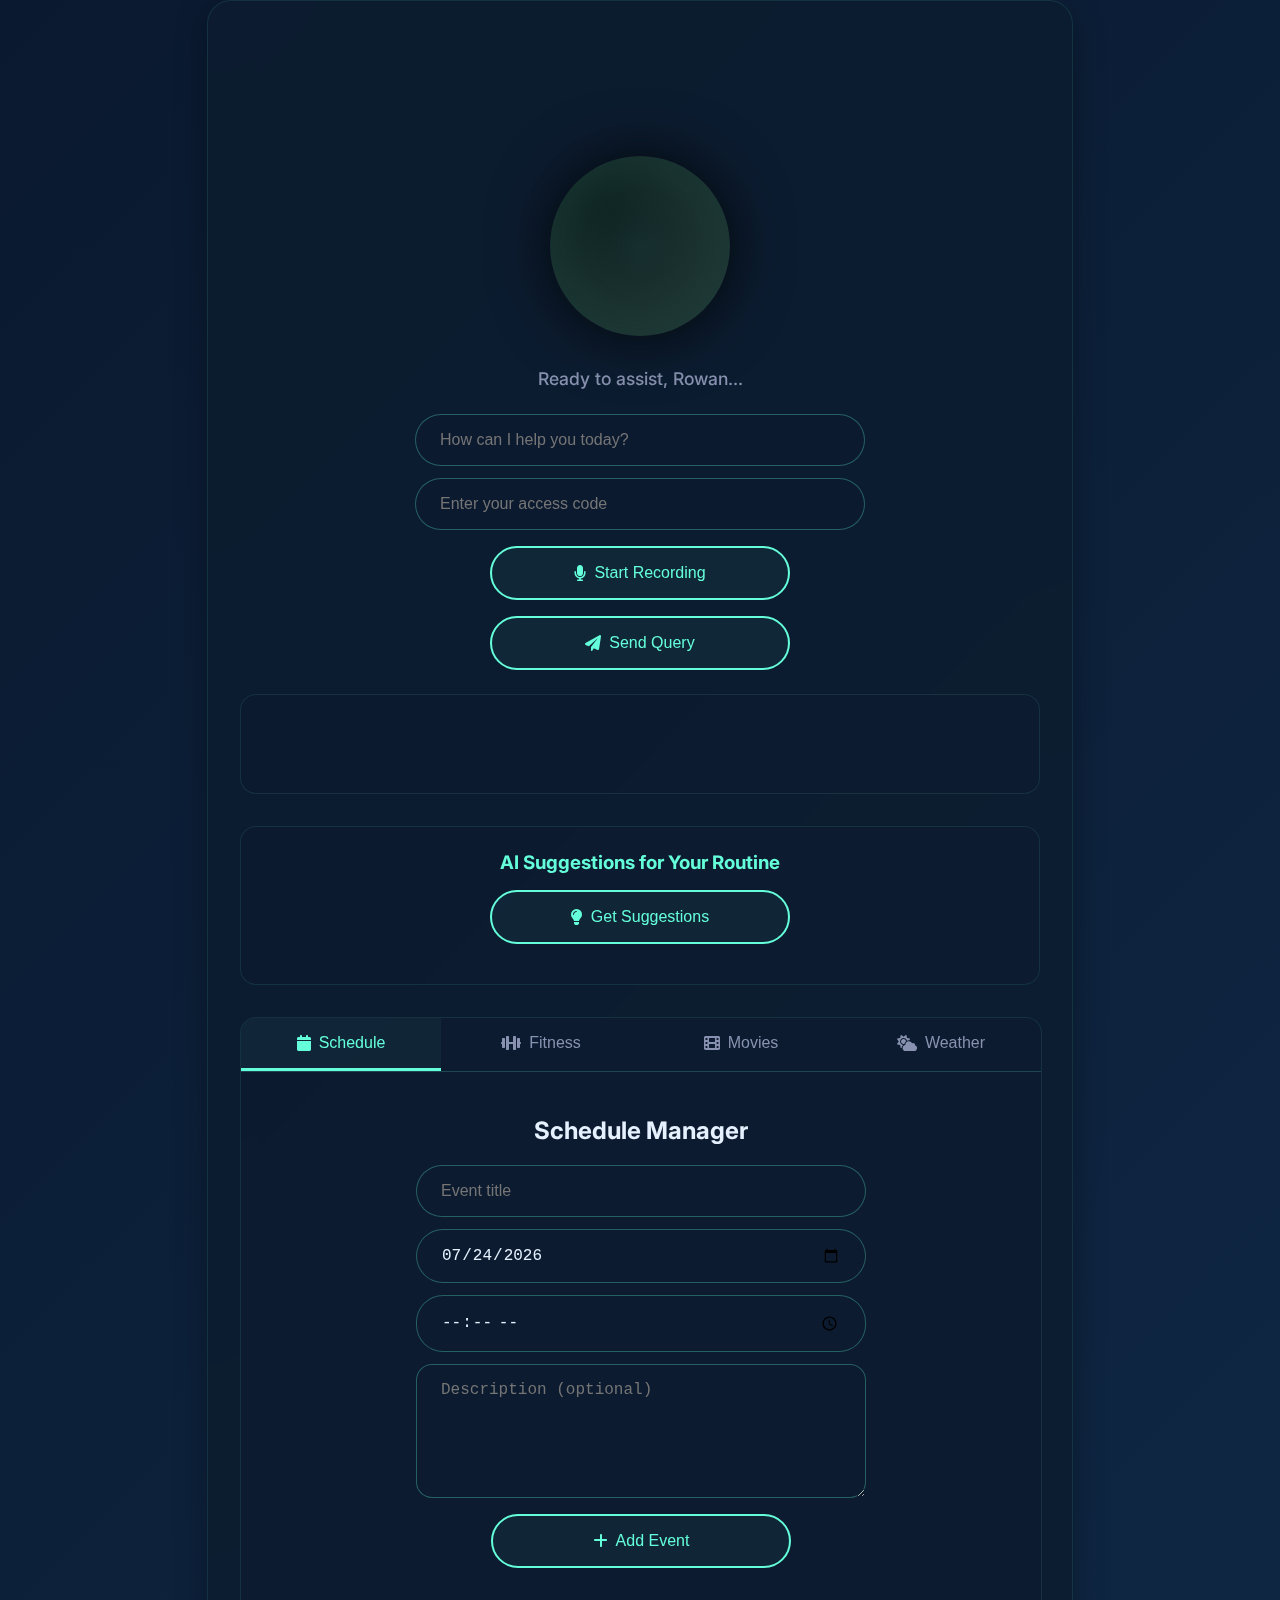
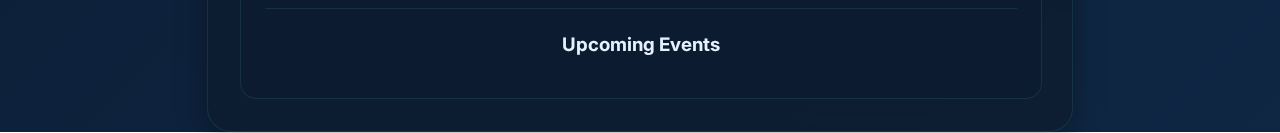
==== templates/index.html @ cc3221e5 "Add files via upload" ====
<!DOCTYPE html>
<html lang="en">
<head>
    <meta charset="UTF-8">
    <meta name="viewport" content="width=device-width, initial-scale=1.0, maximum-scale=1.0, user-scalable=no">
    <meta name="mobile-web-app-capable" content="yes">
    <meta name="apple-mobile-web-app-capable" content="yes">
    <title>J.A.W.S. AI Assistant</title>
    <link rel="stylesheet" type="text/css" href="/static/style.css">
    <link rel="stylesheet" href="https://cdnjs.cloudflare.com/ajax/libs/font-awesome/6.0.0/css/all.min.css">
    <link rel="icon" href="/static/favicon.ico" type="image/x-icon">
</head>
<body>
    <div class="container">
        <h1 class="welcome-text">Welcome to J.A.W.S.</h1>
        <div class="jarvis-orb" title="Click to start voice interaction">
            <div class="orb-sphere"></div>
            <div class="ferro-blob"></div>
            <div class="ferro-blob"></div>
            <div class="magnetic-field"></div>
            <div class="audio-wave"></div>
        </div>
        <div id="subtitle" class="subtitle">Ready to assist you, Rowan...</div>
        
        <div class="input-group">
            <div class="input-wrapper">
                <input type="text" id="query" placeholder="How can I help you today?" aria-label="Query input">
                <input type="password" id="password" placeholder="Enter your access code" aria-label="Password input">
            </div>
            
            <div class="button-group">
                <button class="voice-btn" onclick="toggleVoiceInput()" aria-label="Toggle voice recording">
                    <i class="fas fa-microphone"></i> Start Recording
                </button>
                <button onclick="sendQuery()" aria-label="Send query">
                    <i class="fas fa-paper-plane"></i> Send Query
                </button>
            </div>
        </div>

        <div id="response" role="region" aria-live="polite" aria-label="AI response"></div>
        
        <div class="ai-suggestions-container">
            <h3>AI Suggestions for Your Routine</h3>
            <button onclick="getAISuggestions()"><i class="fas fa-lightbulb"></i> Get Suggestions</button>
            <div id="ai-suggestions"></div>
        </div>
        
        <div class="features-container">
            <div class="feature-tabs">
                <button class="tab-btn active" onclick="openTab('schedule', event)"><i class="fas fa-calendar"></i> Schedule</button>
                <button class="tab-btn" onclick="openTab('fitness', event)"><i class="fas fa-dumbbell"></i> Fitness</button>
                <button class="tab-btn" onclick="openTab('movies', event)"><i class="fas fa-film"></i> Movies</button>
                <button class="tab-btn" onclick="openTab('weather', event)"><i class="fas fa-cloud-sun"></i> Weather</button>
                
            </div>
            
            <div id="schedule" class="feature-content active">
                <h2>Schedule Manager</h2>
                <div class="schedule-form">
                    <input type="text" id="schedule-title" placeholder="Event title">
                    <input type="date" id="schedule-date">
                    <input type="time" id="schedule-time">
                    <textarea id="schedule-description" placeholder="Description (optional)"></textarea>
                    <button onclick="addScheduleItem()"><i class="fas fa-plus"></i> Add Event</button>
                </div>
                <div class="schedule-view">
                    <h3>Upcoming Events</h3>
                    <div id="schedule-list"></div>
                </div>
            </div>
            
            <div id="fitness" class="feature-content">
                <h2>Fitness Tracker</h2>
                <div class="fitness-form">
                    <input type="text" id="fitness-exercise" placeholder="Exercise name">
                    <input type="number" id="fitness-reps" placeholder="Reps">
                    <input type="number" id="fitness-weight" placeholder="Weight (kg)" step="0.5">
                    <input type="date" id="fitness-date">
                    <button onclick="addWorkout()"><i class="fas fa-plus"></i> Add Workout</button>
                </div>
                <div class="fitness-progress">
                    <h3>Progress Tracker</h3>
                    <input type="text" id="progress-exercise" placeholder="Exercise name">
                    <button onclick="checkProgress()"><i class="fas fa-chart-line"></i> Check Progress</button>
                    <button onclick="getFitnessAdvice()"><i class="fas fa-dumbbell"></i> Get Fitness Advice</button>
                    <div id="progress-results"></div>
                </div>
            </div>
            
            <div id="movies" class="feature-content">
                <h2>Movie Recommendations</h2>
                <div class="movie-form">
                    <input type="text" id="movie-genre" placeholder="Genre you like">
                    <input type="text" id="movie-title" placeholder="Movie title (optional)">
                    <input type="number" id="movie-rating" placeholder="Rating (1-10)" min="1" max="10">
                    <button onclick="addMoviePreference()"><i class="fas fa-plus"></i> Add Preference</button>
                </div>
                <div class="movie-recommendations">
                    <h3>Your Recommendations</h3>
                    <button onclick="getMovieRecommendations()"><i class="fas fa-film"></i> Get Recommendations</button>
                    <div id="recommendations-list"></div>
                </div>
            </div>
            
            

            <div id="weather" class="feature-content">
                <h2>Weather Information</h2>
                <div class="weather-form">
                    <input type="text" id="weather-city" placeholder="Enter city name (e.g., London,uk)">
                    <select id="weather-units">
                        <option value="metric">Celsius</option>
                        <option value="imperial">Fahrenheit</option>
                    </select>
                    <button onclick="getCurrentWeather()"><i class="fas fa-cloud-sun"></i> Get Current Weather</button>
                    <button onclick="getWeatherForecast()"><i class="fas fa-calendar-alt"></i> Get 5-Day Forecast</button>
                </div>
                <div class="weather-results">
                    <div id="current-weather" class="weather-card"></div>
                    <div id="weather-forecast" class="forecast-container"></div>
                </div>
            </div>
        </div>
    </div>

    <script>
        let isRecording = false;
        

        let mediaRecorder;
        let audioChunks = [];
        let silenceTimer = null;
        let lastAudioLevel = 0;
        const SILENCE_THRESHOLD = 0.01;
        const SILENCE_DURATION = 2000;
        let password = "";

        async function toggleVoiceInput() {
            if (!isRecording) {
                try {
                    if (!navigator.mediaDevices || !navigator.mediaDevices.getUserMedia) {
                        throw new Error('Your browser does not support media devices. Please use a modern browser with microphone support.');
                    }
                    const stream = await navigator.mediaDevices.getUserMedia({ 
                        audio: {
                            echoCancellation: true,
                            noiseSuppression: true,
                            sampleRate: 16000
                        }
                    });
                    
                    // Use a widely supported MIME type or let the browser choose the default
                    let mimeType = 'audio/webm';
                    if (MediaRecorder.isTypeSupported('audio/webm;codecs=opus')) {
                        mimeType = 'audio/webm;codecs=opus';
                    } else if (MediaRecorder.isTypeSupported('audio/ogg;codecs=opus')) {
                        mimeType = 'audio/ogg;codecs=opus';
                    }
                    
                    mediaRecorder = new MediaRecorder(stream, {
                        mimeType: mimeType
                    });
                    
                    audioChunks = [];

                    mediaRecorder.ondataavailable = (event) => {
                        if (event.data.size > 0) {
                            audioChunks.push(event.data);
                        }
                    };

                    mediaRecorder.onstop = async () => {
                        const audioBlob = new Blob(audioChunks, { type: mediaRecorder.mimeType });
                        const formData = new FormData();
                        formData.append('audio', audioBlob, 'recording.wav');
                        formData.append('password', document.getElementById('password').value);

                        try {
                            const response = await fetch('/upload-audio', {
                                method: 'POST',
                                body: formData,
                                headers: {
                                    'Accept': 'application/json'
                                }
                            });

                            if (!response.ok) {
                                const errorData = await response.json();
                                throw new Error(errorData.error || `HTTP error! status: ${response.status}`);
                            }

                            const result = await response.json();
                            if (result.text) {
                                document.getElementById('query').value = result.text;
                                sendQuery();
                            } else {
                                document.getElementById('subtitle').textContent = 'Could not process audio. Please try again.';
                            }
                        } catch (error) {
                            console.error('Error:', error);
                            // Provide more helpful guidance to the user
                            if (error.message && error.message.includes('Could not transcribe audio')) {
                                document.getElementById('subtitle').textContent = 'Speech not recognized. Please speak louder and more clearly.';
                                document.getElementById('response').textContent = 'Try these tips:\n- Speak closer to the microphone\n- Reduce background noise\n- Speak more slowly and clearly';
                            } else {
                                document.getElementById('subtitle').textContent = error.message || 'Error processing voice input. Please try again.';
                            }
                        }
                    };

                    const audioContext = new AudioContext();
                    const analyser = audioContext.createAnalyser();
                    const microphone = audioContext.createMediaStreamSource(stream);
                    microphone.connect(analyser);
                    analyser.fftSize = 256;
                    const bufferLength = analyser.frequencyBinCount;
                    const dataArray = new Uint8Array(bufferLength);

                    function checkAudioLevel() {
                        analyser.getByteFrequencyData(dataArray);
                        const average = dataArray.reduce((a, b) => a + b) / bufferLength;
                        const normalizedLevel = average / 256;
                        
                        document.getElementById('subtitle').style.opacity = normalizedLevel > SILENCE_THRESHOLD ? '1' : '0.5';
                        document.getElementById('subtitle').textContent = 'Listening...';
                        
                        if (normalizedLevel < SILENCE_THRESHOLD && lastAudioLevel >= SILENCE_THRESHOLD) {
                            if (silenceTimer === null) {
                                silenceTimer = setTimeout(() => {
                                    if (isRecording) {
                                        toggleVoiceInput();
                                    }
                                    silenceTimer = null;
                                }, SILENCE_DURATION);
                            }
                        } else if (normalizedLevel >= SILENCE_THRESHOLD) {
                            if (silenceTimer !== null) {
                                clearTimeout(silenceTimer);
                                silenceTimer = null;
                            }
                        }
                        
                        lastAudioLevel = normalizedLevel;
                        if (isRecording) {
                            requestAnimationFrame(checkAudioLevel);
                        }
                    }
                    
                    checkAudioLevel();
                    mediaRecorder.start(100);
                    isRecording = true;
                    document.querySelector('.voice-btn').innerHTML = '<i class="fas fa-stop"></i> Stop Recording';
                    document.querySelector('.voice-btn').classList.add('recording');
                    document.querySelector('.jarvis-orb').classList.add('recording');
                    document.getElementById('subtitle').textContent = 'Listening...';
                } catch (err) {
                    console.error('Error accessing microphone:', err);
                    document.getElementById('subtitle').textContent = 'Error accessing microphone. Please check permissions.';
                }
            } else {
                mediaRecorder.stop();
                isRecording = false;
                document.querySelector('.voice-btn').innerHTML = '<i class="fas fa-microphone"></i> Start Recording';
                document.querySelector('.voice-btn').classList.remove('recording');
                document.querySelector('.jarvis-orb').classList.remove('recording');
                document.getElementById('subtitle').textContent = 'Processing...';
            }
        }

        async function sendQuery() {
            const query = document.getElementById('query').value;
            password = document.getElementById('password').value;
            
            if (!query.trim()) {
                document.getElementById('subtitle').textContent = 'Please enter a query.';
                return;
            }

            document.getElementById('subtitle').textContent = 'Processing...';
            
            try {
                const response = await fetch('/ask', {
                    method: 'POST',
                    headers: {
                        'Content-Type': 'application/json',
                    },
                    body: JSON.stringify({ query, password })
                });

                const data = await response.json();
                if (data.error) {
                    document.getElementById('subtitle').textContent = data.error;
                    document.getElementById('response').textContent = `Error: ${data.error}`;
                } else {
                    document.getElementById('subtitle').textContent = 'Response ready';
                    document.getElementById('response').textContent = data.response;
                    
                    // Check for appointment mentions in the query and response
                    checkForAppointment(query, data.response);
                    
                    // Check for fitness advice in the response
                    checkForFitnessAdvice(data.response);
                    
                    if (data.audio_file) {
                        const audio = new Audio(data.audio_file);
                        document.querySelector('.jarvis-orb').classList.add('speaking');
                        audio.play();
                        audio.onended = () => {
                            document.querySelector('.jarvis-orb').classList.remove('speaking');
                            document.getElementById('subtitle').textContent = 'Ready to assist, Rowan...';
                            
                            // Delete the audio file after playback
                            fetch('/delete-audio', {
                                method: 'POST',
                                headers: {
                                    'Content-Type': 'application/json',
                                },
                                body: JSON.stringify({ 
                                    audio_file: data.audio_file,
                                    password: password
                                })
                            })
                            .then(response => {
                                if (!response.ok) {
                                    return response.json().then(data => {
                                        throw new Error(data.error || `HTTP error! status: ${response.status}`);
                                    });
                                }
                                return response.json();
                            })
                            .then(result => {
                                console.log('Audio file deleted successfully:', data.audio_file);
                            })
                            .catch(err => {
                                console.error('Error deleting audio file:', err);
                                // Log the file path that failed to delete
                                console.error('Failed to delete:', data.audio_file);
                            });
                        };
                    }
                }
            } catch (error) {
                console.error('Error during query:', error);
                document.getElementById('subtitle').textContent = 'Network error. Please try again.';
                document.getElementById('response').textContent = 'Failed to communicate with the server. Please try again.';
            }
        }
        
        // Function to check for appointment mentions and suggest adding to schedule
        function checkForAppointment(query, response) {
            // Check if the query contains appointment-related keywords
            const appointmentKeywords = ['appointment', 'meeting', 'schedule', 'event', 'reminder'];
            const timePattern = /\b(?:at|on|for)\s+(?:\d{1,2}(?::\d{2})?\s*(?:am|pm|AM|PM)|\d{1,2}(?::\d{2})?)\b/i;
            const datePattern = /\b(?:today|tomorrow|next\s+\w+|\d{1,2}(?:st|nd|rd|th)?\s+(?:jan(?:uary)?|feb(?:ruary)?|mar(?:ch)?|apr(?:il)?|may|jun(?:e)?|jul(?:y)?|aug(?:ust)?|sep(?:tember)?|oct(?:ober)?|nov(?:ember)?|dec(?:ember)?))\b/i;
            
            const hasAppointment = appointmentKeywords.some(keyword => query.toLowerCase().includes(keyword) || response.toLowerCase().includes(keyword));
            const hasTime = timePattern.test(query) || timePattern.test(response);
            const hasDate = datePattern.test(query) || datePattern.test(response);
            
            if (hasAppointment && (hasTime || hasDate)) {
                // Extract potential appointment details
                let title = "";
                let date = "";
                let time = "";
                
                // Try to extract title (simple approach - can be enhanced)
                const titleMatch = query.match(/(?:about|regarding|for|with)\s+([^,.]+)/i);
                if (titleMatch) {
                    title = titleMatch[1].trim();
                } else {
                    // Default title based on keywords
                    appointmentKeywords.forEach(keyword => {
                        if (query.toLowerCase().includes(keyword)) {
                            title = keyword.charAt(0).toUpperCase() + keyword.slice(1);
                            return;
                        }
                    });
                }
                
                // Try to extract date
                const todayMatch = query.match(/today/i);
                const tomorrowMatch = query.match(/tomorrow/i);
                const dateMatch = query.match(/\b(\d{1,2})(?:st|nd|rd|th)?\s+(jan(?:uary)?|feb(?:ruary)?|mar(?:ch)?|apr(?:il)?|may|jun(?:e)?|jul(?:y)?|aug(?:ust)?|sep(?:tember)?|oct(?:ober)?|nov(?:ember)?|dec(?:ember)?)\b/i);
                
                const today = new Date();
                if (todayMatch) {
                    date = today.toISOString().split('T')[0]; // YYYY-MM-DD format
                } else if (tomorrowMatch) {
                    const tomorrow = new Date(today);
                    tomorrow.setDate(tomorrow.getDate() + 1);
                    date = tomorrow.toISOString().split('T')[0];
                } else if (dateMatch) {
                    // This is a simplified date parsing - could be enhanced
                    const day = parseInt(dateMatch[1]);
                    const monthNames = ["january", "february", "march", "april", "may", "june", "july", "august", "september", "october", "november", "december"];
                    const monthAbbr = ["jan", "feb", "mar", "apr", "may", "jun", "jul", "aug", "sep", "oct", "nov", "dec"];
                    
                    let month;
                    const monthStr = dateMatch[2].toLowerCase();
                    if (monthNames.includes(monthStr)) {
                        month = monthNames.indexOf(monthStr);
                    } else {
                        month = monthAbbr.indexOf(monthStr);
                    }
                    
                    if (month !== -1) {
                        const year = today.getFullYear();
                        const dateObj = new Date(year, month, day);
                        date = dateObj.toISOString().split('T')[0];
                    }
                }
                
                // Try to extract time
                const timeMatch = query.match(/\b(\d{1,2})(?::(\d{2}))?\s*(am|pm|AM|PM)?\b/);
                if (timeMatch) {
                    let hours = parseInt(timeMatch[1]);
                    const minutes = timeMatch[2] ? timeMatch[2] : "00";
                    const period = timeMatch[3] ? timeMatch[3].toLowerCase() : null;
                    
                    // Convert to 24-hour format if needed
                    if (period === "pm" && hours < 12) {
                        hours += 12;
                    } else if (period === "am" && hours === 12) {
                        hours = 0;
                    }
                    
                    // Format time as HH:MM
                    time = `${hours.toString().padStart(2, '0')}:${minutes}`;
                }
                
                // Create appointment suggestion UI
                if (title || date || time) {
                    const suggestionDiv = document.createElement('div');
                    suggestionDiv.className = 'appointment-suggestion';
                    suggestionDiv.innerHTML = `
                        <h4>I detected a potential appointment. Would you like to add it to your schedule?</h4>
                        <div class="appointment-form">
                            <input type="text" id="suggested-title" placeholder="Title" value="${title}">
                            <input type="date" id="suggested-date" value="${date}">
                            <input type="time" id="suggested-time" value="${time}">
                            <textarea id="suggested-description" placeholder="Description"></textarea>
                            <div class="suggestion-buttons">
                                <button onclick="addSuggestedAppointment()">Add to Schedule</button>
                                <button onclick="dismissSuggestion()">Dismiss</button>
                            </div>
                        </div>
                    `;
                    
                    // Add the suggestion after the response
                    const responseDiv = document.getElementById('response');
                    if (document.querySelector('.appointment-suggestion')) {
                        document.querySelector('.appointment-suggestion').remove();
                    }
                    responseDiv.after(suggestionDiv);
                    
                    // Auto-switch to schedule tab
                    openTab('schedule', null);
                }
            }
        }
        
        // Function to add the suggested appointment to the schedule
        async function addSuggestedAppointment() {
            const title = document.getElementById('suggested-title').value;
            const date = document.getElementById('suggested-date').value;
            const time = document.getElementById('suggested-time').value;
            const description = document.getElementById('suggested-description').value;
            
            if (!title || !date || !time) {
                alert('Please fill in all required fields (title, date, time)');
                return;
            }
            
            try {
                const response = await fetch('/schedule', {
                    method: 'POST',
                    headers: {
                        'Content-Type': 'application/json',
                    },
                    body: JSON.stringify({ title, date, time, description, password })
                });
                
                const data = await response.json();
                if (data.error) {
                    alert(`Error: ${data.error}`);
                } else {
                    alert('Appointment added to your schedule!');
                    document.querySelector('.appointment-suggestion').remove();
                    loadSchedule();
                }
            } catch (error) {
                alert('Failed to add appointment. Please try again.');
            }
        }
        
        // Function to dismiss the appointment suggestion
        function dismissSuggestion() {
            document.querySelector('.appointment-suggestion').remove();
        }
        
        // Function to check for fitness advice in the response
        function checkForFitnessAdvice(response) {
            // Removed automatic tab switching to prevent false positives
            // Now the user must explicitly click the "Get Fitness Advice" button
            // This prevents unwanted tab switching when fitness keywords appear in general responses
            return;
        }

        // Feature tab functionality
        function openTab(tabName, event) {
            const tabs = document.getElementsByClassName('feature-content');
            for (let i = 0; i < tabs.length; i++) {
                tabs[i].classList.remove('active');
            }
            
            const tabBtns = document.getElementsByClassName('tab-btn');
            for (let i = 0; i < tabBtns.length; i++) {
                tabBtns[i].classList.remove('active');
            }
            
            document.getElementById(tabName).classList.add('active');
            if (event && event.currentTarget) {
                event.currentTarget.classList.add('active');
            }
        }

        // Function to get fitness advice
        async function getFitnessAdvice() {
            const password = document.getElementById('password').value;
            const resultsDiv = document.getElementById('progress-results');
            resultsDiv.innerHTML = '<p>Loading fitness advice...</p>';
            
            try {
                const response = await fetch(`/fitness/advice?password=${encodeURIComponent(password)}`);
                
                if (!response.ok) {
                    throw new Error(`HTTP error! status: ${response.status}`);
                }
                
                const data = await response.json();
                
                if (data.error) {
                    resultsDiv.innerHTML = `<p class="error">${data.error}</p>`;
                    return;
                }
                
                resultsDiv.innerHTML = `
                    <div class="advice-card">
                        <h4>Your Fitness Analysis</h4>
                        <p>${data.advice}</p>
                        <div class="recommendations">
                            <h5>Recommendations:</h5>
                            <ul>
                                ${data.recommendations.map(rec => `<li>${rec}</li>`).join('')}
                            </ul>
                        </div>
                    </div>
                `;
            } catch (error) {
                console.error('Error getting fitness advice:', error);
                resultsDiv.innerHTML = '<p class="error">Failed to get fitness advice. Please try again.</p>';
            }
        }

        // Schedule functions
        async function addScheduleItem() {
            const title = document.getElementById('schedule-title').value;
            const date = document.getElementById('schedule-date').value;
            const time = document.getElementById('schedule-time').value;
            const description = document.getElementById('schedule-description').value;
            
            if (!title || !date || !time) {
                alert('Please fill in the required fields (title, date, time)');
                return;
            }
            
            try {
                const response = await fetch('/schedule', {
                    method: 'POST',
                    headers: {
                        'Content-Type': 'application/json',
                    },
                    body: JSON.stringify({ title, date, time, description, password })
                });
                
                const data = await response.json();
                if (data.error) {
                    alert(`Error: ${data.error}`);
                } else {
                    alert('Schedule item added successfully!');
                    document.getElementById('schedule-title').value = '';
                    document.getElementById('schedule-description').value = '';
                    loadSchedule();
                }
            } catch (error) {
                console.error('Error adding schedule item:', error);
                alert('Failed to add schedule item. Please try again.');
            }
        }

        async function deleteScheduleItem(itemId) {
            if (!confirm('Are you sure you want to delete this schedule item?')) {
                return;
            }
            
            try {
                const response = await fetch(`/schedule/${itemId}?password=${encodeURIComponent(password)}`, {
                    method: 'DELETE',
                    headers: {
                        'Accept': 'application/json'
                    }
                });
                
                const data = await response.json();
                if (data.error) {
                    throw new Error(data.error);
                }
                
                alert('Schedule item deleted successfully!');
                loadSchedule();
            } catch (error) {
                console.error('Error deleting schedule item:', error);
                alert('Failed to delete schedule item. Please try again.');
            }
        }
        
        async function loadSchedule() {
            const today = new Date().toISOString().split('T')[0];
            try {
                const response = await fetch(`/schedule/${today}?password=${password}`);
                const data = await response.json();
                
                if (data.error) {
                    document.getElementById('schedule-list').innerHTML = `<p class="error">${data.error}</p>`;
                    return;
                }
                
                const scheduleList = document.getElementById('schedule-list');
                scheduleList.innerHTML = '';
                
                if (data.schedule.length === 0) {
                    scheduleList.innerHTML = '<p>No events scheduled for today.</p>';
                    return;
                }
                
                data.schedule.forEach(item => {
                    const itemElement = document.createElement('div');
                    itemElement.className = 'schedule-item';
                    itemElement.innerHTML = `
                        <h4>${item.title}</h4>
                        <p><strong>Time:</strong> ${item.time}</p>
                        <p>${item.description || 'No description'}</p>
                        <p class="status ${item.completed ? 'completed' : 'pending'}">Status: ${item.completed ? 'Completed' : 'Pending'}</p>
                        <button class="delete-btn" onclick="deleteScheduleItem(${item.id})"><i class="fas fa-trash"></i> Delete</button>
                    `;
                    scheduleList.appendChild(itemElement);
                });
            } catch (error) {
                document.getElementById('schedule-list').innerHTML = '<p class="error">Failed to load schedule. Please try again.</p>';
            }
        }
        
        // Delete schedule item function
        async function deleteScheduleItem(itemId) {
            if (!confirm('Are you sure you want to delete this schedule item?')) {
                return;
            }
            
            try {
                const response = await fetch(`/schedule/${itemId}?password=${password}`, {
                    method: 'DELETE'
                });
                
                const data = await response.json();
                if (data.error) {
                    alert(`Error: ${data.error}`);
                } else {
                    alert('Schedule item deleted successfully!');
                    loadSchedule();
                }
            } catch (error) {
                alert('Failed to delete schedule item. Please try again.');
            }
        }
        
        // Delete workout function
        async function deleteWorkout(workoutId) {
            if (!confirm('Are you sure you want to delete this workout?')) {
                return;
            }
            
            try {
                const response = await fetch(`/fitness/workout/${workoutId}?password=${password}`, {
                    method: 'DELETE'
                });
                
                const data = await response.json();
                if (data.error) {
                    alert(`Error: ${data.error}`);
                } else {
                    alert('Workout deleted successfully!');
                    loadWorkouts();
                }
            } catch (error) {
                alert('Failed to delete workout. Please try again.');
            }
        }
        
        // Weather functions
        async function getCurrentWeather() {
            const city = document.getElementById('weather-city').value;
            const units = document.getElementById('weather-units').value;
            
            if (!city) {
                alert('Please enter a city name');
                return;
            }
            
            try {
                const response = await fetch(`/weather/current?city=${encodeURIComponent(city)}&units=${units}&password=${password}`);
                const data = await response.json();
                
                const weatherDiv = document.getElementById('current-weather');
                
                if (data.error) {
                    weatherDiv.innerHTML = `<p class="error">${data.error}</p>`;
                    return;
                }
                
                // Get temperature unit symbol
                const tempUnit = units === 'metric' ? '°C' : '°F';
                const speedUnit = units === 'metric' ? 'm/s' : 'mph';
                
                // Create weather card
                weatherDiv.innerHTML = `
                    <div class="weather-header">
                        <h3>${data.location.city}, ${data.location.country}</h3>
                        <p class="weather-time">As of ${data.dt}</p>
                    </div>
                    <div class="weather-body">
                        <div class="weather-icon">
                            <img src="https://openweathermap.org/img/wn/${data.weather.icon}@2x.png" alt="${data.weather.description}">
                            <p>${data.weather.description}</p>
                        </div>
                        <div class="weather-temp">
                            <h2>${data.temperature.current}${tempUnit}</h2>
                            <p>Feels like: ${data.temperature.feels_like}${tempUnit}</p>
                        </div>
                        <div class="weather-details">
                            <p><i class="fas fa-wind"></i> Wind: ${data.wind.speed} ${speedUnit}</p>
                            <p><i class="fas fa-tint"></i> Humidity: ${data.humidity}%</p>
                            <p><i class="fas fa-compress-alt"></i> Pressure: ${data.pressure} hPa</p>
                            <p><i class="fas fa-eye"></i> Visibility: ${data.visibility} km</p>
                        </div>
                        <div class="weather-sun">
                            <p><i class="fas fa-sun"></i> Sunrise: ${data.sunrise}</p>
                            <p><i class="fas fa-moon"></i> Sunset: ${data.sunset}</p>
                        </div>
                    </div>
                `;
            } catch (error) {
                document.getElementById('current-weather').innerHTML = '<p class="error">Failed to get weather data. Please try again.</p>';
            }
        }
        
        async function getWeatherForecast() {
            const city = document.getElementById('weather-city').value;
            const units = document.getElementById('weather-units').value;
            
            if (!city) {
                alert('Please enter a city name');
                return;
            }
            
            try {
                const response = await fetch(`/weather/forecast?city=${encodeURIComponent(city)}&units=${units}&password=${password}`);
                const data = await response.json();
                
                const forecastDiv = document.getElementById('weather-forecast');
                
                if (data.error) {
                    forecastDiv.innerHTML = `<p class="error">${data.error}</p>`;
                    return;
                }
                
                // Get temperature unit symbol
                const tempUnit = units === 'metric' ? '°C' : '°F';
                
                // Create forecast cards
                let forecastHTML = '<h3>5-Day Forecast</h3><div class="forecast-cards">';
                
                data.forecast.forEach(day => {
                    forecastHTML += `
                        <div class="forecast-day">
                            <h4>${day.day_name}</h4>
                            <p class="forecast-date">${day.date}</p>
                            <img src="https://openweathermap.org/img/wn/${day.weather.icon}@2x.png" alt="${day.weather.description}">
                            <p class="forecast-desc">${day.weather.description}</p>
                            <p class="forecast-temp">${day.temperature.min}${tempUnit} - ${day.temperature.max}${tempUnit}</p>
                            <p class="forecast-precip"><i class="fas fa-umbrella"></i> ${day.precipitation_probability}%</p>
                        </div>
                    `;
                });
                
                forecastHTML += '</div>';
                forecastDiv.innerHTML = forecastHTML;
            } catch (error) {
                document.getElementById('weather-forecast').innerHTML = '<p class="error">Failed to get forecast data. Please try again.</p>';
            }
        }
        
        // Get AI suggestions
        async function getAISuggestions() {
            try {
                const response = await fetch(`/ai/suggestions?password=${password}`);
                const data = await response.json();
                
                const suggestionsDiv = document.getElementById('ai-suggestions');
                
                if (data.error) {
                    suggestionsDiv.innerHTML = `<p class="error">${data.error}</p>`;
                    return;
                }
                
                if (!data.suggestions || data.suggestions.length === 0) {
                    suggestionsDiv.innerHTML = '<p>No suggestions available at this time.</p>';
                    return;
                }
                
                let suggestionsHTML = '<div class="suggestions-list">';
                data.suggestions.forEach(suggestion => {
                    suggestionsHTML += `
                        <div class="suggestion-card">
                            <h4>${suggestion.title}</h4>
                            <p>${suggestion.description}</p>
                        </div>
                    `;
                });
                suggestionsHTML += '</div>';
                
                suggestionsDiv.innerHTML = suggestionsHTML;
            } catch (error) {
                document.getElementById('ai-suggestions').innerHTML = '<p class="error">Failed to get AI suggestions. Please try again.</p>';
            }
        }
        
        // Load workouts function
        async function loadWorkouts() {
            try {
                // This would need a new endpoint to get all workouts
                // For now, we'll just clear the form
                document.getElementById('fitness-exercise').value = '';
                document.getElementById('fitness-reps').value = '';
                document.getElementById('fitness-weight').value = '';
            } catch (error) {
                console.error('Error loading workouts:', error);
            }
        }
        
        // Fitness functions
        async function addWorkout() {
            const exercise = document.getElementById('fitness-exercise').value;
            const reps = document.getElementById('fitness-reps').value;
            const weight = document.getElementById('fitness-weight').value;
            const date = document.getElementById('fitness-date').value || new Date().toISOString().split('T')[0];
            
            if (!exercise || !reps || !weight) {
                alert('Please fill in all required fields');
                return;
            }
            
            try {
                const response = await fetch('/fitness/workout', {
                    method: 'POST',
                    headers: {
                        'Content-Type': 'application/json',
                    },
                    body: JSON.stringify({ exercise, reps, weight, date, password })
                });
                
                const data = await response.json();
                if (data.error) {
                    alert(`Error: ${data.error}`);
                } else {
                    alert('Workout added successfully!');
                    document.getElementById('fitness-exercise').value = '';
                    document.getElementById('fitness-reps').value = '';
                    document.getElementById('fitness-weight').value = '';
                }
            } catch (error) {
                alert('Failed to add workout. Please try again.');
            }
        }
        
        async function checkProgress() {
            const exercise = document.getElementById('progress-exercise').value;
            password = document.getElementById('password').value;
            
            if (!exercise) {
                alert('Please enter an exercise name');
                return;
            }
            
            const resultsDiv = document.getElementById('progress-results');
            resultsDiv.innerHTML = '<p>Loading progress data...</p>';
            
            try {
                const response = await fetch(`/fitness/progress/${encodeURIComponent(exercise)}?password=${encodeURIComponent(password)}`);
                
                if (!response.ok) {
                    throw new Error(`HTTP error! status: ${response.status}`);
                }
                
                const data = await response.json();
                
                if (data.error || data.status === 'insufficient_data') {
                    resultsDiv.innerHTML = `<p class="error">${data.error || data.message}</p>`;
                    return;
                }
                
                let statusClass = data.on_track ? 'positive' : 'negative';
                let statusMessage = data.on_track ? 'You\'re making good progress!' : 'You need to push harder!';
                
                resultsDiv.innerHTML = `
                    <div class="progress-card">
                        <h4>${data.exercise}</h4>
                        <p>From ${data.first_date} to ${data.latest_date}</p>
                        <p>Weight change: ${data.weight_change.toFixed(1)} kg (${data.weight_change_percent.toFixed(1)}%)</p>
                        <p>Reps change: ${data.reps_change} (${data.reps_change_percent.toFixed(1)}%)</p>
                        <p>Volume change: ${data.volume_change_percent.toFixed(1)}%</p>
                        <p class="status ${statusClass}">${statusMessage}</p>
                    </div>
                `;
            } catch (error) {
                console.error('Error checking fitness progress:', error);
                document.getElementById('progress-results').innerHTML = '<p class="error">Failed to check progress. Please try again.</p>';
            }
        }
        
        // Movie functions
        async function addMoviePreference() {
            const genre = document.getElementById('movie-genre').value;
            const title = document.getElementById('movie-title').value;
            const rating = document.getElementById('movie-rating').value;
            
            if (!genre) {
                alert('Please enter at least a genre');
                return;
            }
            
            try {
                const response = await fetch('/movies/preference', {
                    method: 'POST',
                    headers: {
                        'Content-Type': 'application/json',
                    },
                    body: JSON.stringify({ genre, title, rating, password })
                });
                
                const data = await response.json();
                if (data.error) {
                    alert(`Error: ${data.error}`);
                } else {
                    alert('Movie preference added successfully!');
                    document.getElementById('movie-genre').value = '';
                    document.getElementById('movie-title').value = '';
                    document.getElementById('movie-rating').value = '';
                }
            } catch (error) {
                alert('Failed to add movie preference. Please try again.');
            }
        }
        
        async function getMovieRecommendations() {
            try {
                const response = await fetch(`/movies/recommendations?password=${password}`);
                const data = await response.json();
                
                const recommendationsDiv = document.getElementById('recommendations-list');
                
                if (data.error) {
                    recommendationsDiv.innerHTML = `<p class="error">${data.error}</p>`;
                    return;
                }
                
                if (!data.preferred_genres || data.preferred_genres.length === 0) {
                    recommendationsDiv.innerHTML = '<p>No preferences found. Add some movie preferences first!</p>';
                    return;
                }
                
                let recommendationsHTML = `
                    <div class="recommendations-card">
                        <h4>Based on your preferences</h4>
                        <p>Your top genres:</p>
                        <ul>
                            ${data.preferred_genres.map(genre => `<li>${genre}</li>`).join('')}
                        </ul>
                    </div>
                `;
                
                if (data.recommendations && data.recommendations.length > 0) {
                    recommendationsHTML += '<div class="movie-recommendations-list">';
                    data.recommendations.forEach(movie => {
                        recommendationsHTML += `
                            <div class="movie-card">
                                <h4>${movie.title}</h4>
                                <p><strong>Genre:</strong> ${movie.genre}</p>
                                <p>${movie.description}</p>
                            </div>
                        `;
                    });
                    recommendationsHTML += '</div>';
                } else {
                    recommendationsHTML += '<p>Click the button again to get personalized movie recommendations!</p>';
                }
                
                recommendationsDiv.innerHTML = recommendationsHTML;
            } catch (error) {
                document.getElementById('recommendations-list').innerHTML = '<p class="error">Failed to get recommendations. Please try again.</p>';
            }
        }
        
        // Initialize with ready state and load schedule
        document.addEventListener('DOMContentLoaded', () => {
            document.getElementById('subtitle').textContent = 'Ready to assist, Rowan...';
            // Set today's date as default for date inputs
            const today = new Date().toISOString().split('T')[0];
            document.getElementById('schedule-date').value = today;
            document.getElementById('fitness-date').value = today;
            
            // If password is saved in session, load schedule
            if (sessionStorage.getItem('jaws_password')) {
                document.getElementById('password').value = sessionStorage.getItem('jaws_password');
                password = sessionStorage.getItem('jaws_password');
                loadSchedule();
                getAISuggestions();
            }
        });
    </script>
</body>
</html>
---- static/style.css ----
@import url('https://fonts.googleapis.com/css2?family=Inter:wght@400;500;600;700&display=swap');

:root {
    --primary: #64ffda;
    --bg-dark: #0a192f;
    --bg-darker: #0d1c2f;
    --text: #e6f1ff;
    --text-secondary: #8892b0;
}

body {
    background: linear-gradient(135deg, var(--bg-dark) 0%, #0f2744 100%);
    color: var(--text);
    font-family: 'Inter', sans-serif;
    margin: 0;
    padding: 0;
    text-align: center;
    min-height: 100vh;
    display: flex;
    flex-direction: column;
}

.container {
    flex: 1;
    margin: 0 auto;
    padding: 2rem;
    width: 90%;
    max-width: 800px;
    background: rgba(13, 28, 47, 0.85);
    border-radius: 24px;
    box-shadow: 0 8px 32px rgba(0, 0, 0, 0.3);
    backdrop-filter: blur(20px);
    border: 1px solid rgba(100, 255, 218, 0.1);
}

.welcome-text {
    font-size: clamp(1.8em, 5vw, 3em);
    font-weight: 600;
    background: linear-gradient(120deg, var(--primary), #41e2ba);
    -webkit-background-clip: text;
    background-clip: text;
    -webkit-text-fill-color: transparent;
    margin-bottom: 1.5rem;
    opacity: 0;
    transform: translateY(-20px);
    animation: fadeInDown 1s cubic-bezier(0.23, 1, 0.32, 1) forwards;
}

.voice-btn, button {
    width: 100%;
    max-width: 300px;
    height: 54px;
    margin: 1rem auto;
    padding: 0 1.5rem;
    border: 2px solid var(--primary);
    border-radius: 27px;
    background: rgba(100, 255, 218, 0.05);
    color: var(--primary);
    font-size: 1rem;
    font-weight: 500;
    cursor: pointer;
    transition: all 0.3s cubic-bezier(0.23, 1, 0.32, 1);
    display: flex;
    align-items: center;
    justify-content: center;
    gap: 0.5rem;
    -webkit-tap-highlight-color: transparent;
}

.voice-btn:hover, button:hover {
    background: rgba(100, 255, 218, 0.15);
    transform: translateY(-2px);
    box-shadow: 0 5px 15px rgba(100, 255, 218, 0.2);
}

input[type="text"],
input[type="password"] {
    width: 90%;
    max-width: 400px;
    padding: 1rem 1.5rem;
    margin: 0.75rem auto;
    background: rgba(13, 28, 47, 0.8);
    border: 1px solid rgba(100, 255, 218, 0.3);
    border-radius: 27px;
    color: var(--text);
    font-size: 1rem;
    transition: all 0.3s cubic-bezier(0.23, 1, 0.32, 1);
    display: block;
}

input[type="text"]:focus,
input[type="password"]:focus {
    outline: none;
    border-color: var(--primary);
    box-shadow: 0 0 0 3px rgba(100, 255, 218, 0.1);
    transform: translateY(-1px);
}

.jarvis-orb {
    width: 180px;
    height: 180px;
    margin: 2rem auto;
    border-radius: 50%;
    background: radial-gradient(circle at 30% 30%, #000000, #1a1a1a),
                radial-gradient(circle at 70% 70%, #000000, #2a2a2a),
                linear-gradient(45deg, #000000, #1e3a57);
    box-shadow: 0 0 60px rgba(0, 0, 0, 0.8),
                inset 0 0 80px rgba(100, 255, 218, 0.2),
                inset 0 0 30px rgba(0, 0, 0, 0.5);
    position: relative;
    cursor: pointer;
    transition: all 0.5s cubic-bezier(0.23, 1, 0.32, 1);
    overflow: hidden;
}

.jarvis-orb::before,
.jarvis-orb::after {
    content: '';
    position: absolute;
    width: 250%;
    height: 250%;
    top: -75%;
    left: -75%;
    background: radial-gradient(circle at center,
        rgba(100, 255, 218, 0.15) 0%,
        rgba(0, 0, 0, 0) 50%);
    animation: orbRotate 12s infinite cubic-bezier(0.23, 1, 0.32, 1);
    pointer-events: none;
}

.jarvis-orb::after {
    animation: orbRotate 15s infinite cubic-bezier(0.23, 1, 0.32, 1) reverse;
    background: radial-gradient(circle at center,
        rgba(30, 58, 87, 0.15) 0%,
        rgba(0, 0, 0, 0) 60%);
}

.jarvis-orb.speaking {
    animation: orbPulse 1.5s cubic-bezier(0.23, 1, 0.32, 1) infinite;
}

.jarvis-orb.recording {
    animation: recordingPulse 2s cubic-bezier(0.23, 1, 0.32, 1) infinite;
    border: 2px solid var(--primary);
}

.subtitle {
    color: var(--text-secondary);
    font-size: 1.1rem;
    font-weight: 500;
    text-align: center;
    margin: 1rem 0;
    min-height: 30px;
    transition: all 0.3s cubic-bezier(0.23, 1, 0.32, 1);
}

#response {
    margin-top: 1.5rem;
    margin-bottom: 1.5rem;
    padding: 1.5rem;
    border-radius: 16px;
    background: rgba(13, 28, 47, 0.8);
    color: var(--text);
    min-height: 50px;
    line-height: 1.6;
    transition: all 0.3s cubic-bezier(0.23, 1, 0.32, 1);
    border: 1px solid rgba(100, 255, 218, 0.1);
}

/* AI Suggestions container */
.ai-suggestions-container {
    margin-top: 2rem;
    padding: 1.5rem;
    border-radius: 16px;
    background: rgba(13, 28, 47, 0.8);
    border: 1px solid rgba(100, 255, 218, 0.1);
}

.ai-suggestions-container h3 {
    color: var(--primary);
    margin-top: 0;
    margin-bottom: 1rem;
}

.suggestions-list {
    display: grid;
    grid-template-columns: repeat(auto-fill, minmax(250px, 1fr));
    gap: 1rem;
    margin-top: 1.5rem;
}

.suggestion-card {
    background: rgba(19, 38, 63, 0.7);
    border-radius: 12px;
    padding: 1rem;
    border: 1px solid rgba(100, 255, 218, 0.2);
    transition: all 0.3s ease;
}

.suggestion-card:hover {
    transform: translateY(-5px);
    box-shadow: 0 5px 15px rgba(100, 255, 218, 0.15);
}

/* Popup schedule suggestion styles */
.appointment-suggestion {
    margin: 1.5rem 0;
    padding: 1.5rem;
    border-radius: 16px;
    background: rgba(19, 38, 63, 0.9);
    border: 2px solid var(--primary);
    box-shadow: 0 8px 24px rgba(0, 0, 0, 0.3);
    animation: fadeInUp 0.5s cubic-bezier(0.23, 1, 0.32, 1) forwards;
    position: relative;
}

.appointment-suggestion h4 {
    color: var(--primary);
    margin-top: 0;
    margin-bottom: 1rem;
}

.appointment-form {
    display: flex;
    flex-direction: column;
    align-items: center;
}

.suggestion-buttons {
    display: flex;
    gap: 1rem;
    margin-top: 1rem;
    width: 100%;
    justify-content: center;
}

.suggestion-buttons button:first-child {
    background: rgba(100, 255, 218, 0.2);
}

.suggestion-buttons button:last-child {
    background: rgba(255, 100, 100, 0.1);
    border-color: rgba(255, 100, 100, 0.5);
    color: rgba(255, 100, 100, 0.8);
}

.suggestion-buttons button:last-child:hover {
    background: rgba(255, 100, 100, 0.2);
    box-shadow: 0 5px 15px rgba(255, 100, 100, 0.15);
}

.suggestion-card h4 {
    color: var(--primary);
    margin-top: 0;
    margin-bottom: 0.5rem;
}

/* Features container styles */
.features-container {
    margin-top: 2rem;
    width: 100%;
    border-radius: 16px;
    background: rgba(13, 28, 47, 0.8);
    border: 1px solid rgba(100, 255, 218, 0.1);
    overflow: hidden;
}

.feature-tabs {
    display: flex;
    border-bottom: 1px solid rgba(100, 255, 218, 0.2);
}

.tab-btn {
    flex: 1;
    padding: 1rem;
    background: transparent;
    border: none;
    color: var(--text-secondary);
    font-weight: 500;
    cursor: pointer;
    transition: all 0.3s ease;
    border-bottom: 3px solid transparent;
    border-radius: 0;
    margin: 0;
    max-width: none;
    height: auto;
}

.tab-btn:hover {
    background: rgba(100, 255, 218, 0.05);
    transform: none;
    box-shadow: none;
}

.tab-btn.active {
    color: var(--primary);
    border-bottom: 3px solid var(--primary);
    background: rgba(100, 255, 218, 0.05);
}

.feature-content {
    display: none;
    padding: 1.5rem;
}

.feature-content.active {
    display: block;
    animation: fadeIn 0.5s ease;
}

/* Schedule styles */
.schedule-form, .fitness-form, .movie-form {
    margin-bottom: 1.5rem;
    padding-bottom: 1.5rem;
    border-bottom: 1px solid rgba(100, 255, 218, 0.1);
}

textarea {
    width: 90%;
    max-width: 400px;
    padding: 1rem 1.5rem;
    margin: 0.75rem auto;
    background: rgba(13, 28, 47, 0.8);
    border: 1px solid rgba(100, 255, 218, 0.3);
    border-radius: 16px;
    color: var(--text);
    font-size: 1rem;
    transition: all 0.3s cubic-bezier(0.23, 1, 0.32, 1);
    display: block;
    min-height: 100px;
    resize: vertical;
}

textarea:focus {
    outline: none;
    border-color: var(--primary);
    box-shadow: 0 0 0 3px rgba(100, 255, 218, 0.1);
}

input[type="date"],
input[type="time"],
input[type="number"] {
    width: 90%;
    max-width: 400px;
    padding: 1rem 1.5rem;
    margin: 0.75rem auto;
    background: rgba(13, 28, 47, 0.8);
    border: 1px solid rgba(100, 255, 218, 0.3);
    border-radius: 27px;
    color: var(--text);
    font-size: 1rem;
    transition: all 0.3s cubic-bezier(0.23, 1, 0.32, 1);
    display: block;
}

input[type="date"]:focus,
input[type="time"]:focus,
input[type="number"]:focus {
    outline: none;
    border-color: var(--primary);
    box-shadow: 0 0 0 3px rgba(100, 255, 218, 0.1);
}

.schedule-item, .progress-card, .recommendations-card {
    background: rgba(13, 28, 47, 0.9);
    border-radius: 12px;
    padding: 1rem;
    margin-bottom: 1rem;
    border-left: 3px solid var(--primary);
}

.schedule-item h4, .progress-card h4, .recommendations-card h4 {
    margin-top: 0;
    color: var(--primary);
}

.status {
    display: inline-block;
    padding: 0.25rem 0.75rem;
    border-radius: 12px;
    font-weight: 500;
    font-size: 0.9rem;
}

.status.completed {
    background: rgba(39, 174, 96, 0.2);
    color: #2ecc71;
}

.status.pending {
    background: rgba(241, 196, 15, 0.2);
    color: #f1c40f;
}

.status.positive {
    background: rgba(39, 174, 96, 0.2);
    color: #2ecc71;
}

.status.negative {
    background: rgba(231, 76, 60, 0.2);
    color: #e74c3c;
}

.error {
    color: #e74c3c;
    font-weight: 500;
}

/* Recommendations list */
.recommendations-card ul {
    list-style-type: none;
    padding-left: 0;
    margin: 1rem 0;
}

.recommendations-card li {
    padding: 0.5rem 0;
    border-bottom: 1px solid rgba(100, 255, 218, 0.1);
}

.recommendations-card li:last-child {
    border-bottom: none;
}

/* Movie cards styling */
.movie-recommendations-list {
    display: grid;
    grid-template-columns: repeat(auto-fill, minmax(250px, 1fr));
    gap: 1rem;
    margin-top: 1.5rem;
}

.movie-card {
    background: rgba(19, 38, 63, 0.7);
    border-radius: 12px;
    padding: 1rem;
    border: 1px solid rgba(100, 255, 218, 0.2);
    transition: all 0.3s ease;
}

.movie-card:hover {
    transform: translateY(-5px);
    box-shadow: 0 5px 15px rgba(100, 255, 218, 0.15);
}

.movie-card h4 {
    color: var(--primary);
    margin-top: 0;
    margin-bottom: 0.5rem;
}

/* Delete button styling */
.delete-btn {
    background: rgba(231, 76, 60, 0.1);
    border: 1px solid rgba(231, 76, 60, 0.3);
    color: #e74c3c;
    padding: 0.5rem 1rem;
    border-radius: 12px;
    font-size: 0.9rem;
    cursor: pointer;
    transition: all 0.3s ease;
    margin-top: 0.5rem;
    max-width: 120px;
    height: auto;
}

.delete-btn:hover {
    background: rgba(231, 76, 60, 0.2);
    transform: translateY(-2px);
}

@keyframes fadeIn {
    from { opacity: 0; }
    to { opacity: 1; }
}

@keyframes fadeInDown {
    from {
        opacity: 0;
        transform: translateY(-20px);
    }
    to {
        opacity: 1;
        transform: translateY(0);
    }
}

@keyframes orbRotate {
    0% {
        transform: rotate(0deg) scale(1);
    }
    50% {
        transform: rotate(180deg) scale(1.2);
    }
    100% {
        transform: rotate(360deg) scale(1);
    }
}

@keyframes orbPulse {
    0% {
        transform: scale(1);
        box-shadow: 0 0 60px rgba(0, 0, 0, 0.8),
                    inset 0 0 80px rgba(100, 255, 218, 0.2);
    }
    50% {
        transform: scale(1.05);
        box-shadow: 0 0 80px rgba(0, 0, 0, 0.9),
                    inset 0 0 100px rgba(100, 255, 218, 0.3);
    }
    100% {
        transform: scale(1);
        box-shadow: 0 0 60px rgba(0, 0, 0, 0.8),
                    inset 0 0 80px rgba(100, 255, 218, 0.2);
    }
}

@keyframes recordingPulse {
    0% {
        box-shadow: 0 0 0 0 rgba(100, 255, 218, 0.4);
    }
    70% {
        box-shadow: 0 0 0 20px rgba(100, 255, 218, 0);
    }
    100% {
        box-shadow: 0 0 0 0 rgba(100, 255, 218, 0);
    }
}

@media (max-width: 480px) {
    .container {
        padding: 1.5rem;
    }
    
    .jarvis-orb {
        width: 140px;
        height: 140px;
    }
    
    .voice-btn, button {
        font-size: 0.95rem;
        height: 50px;
    }
    
    input[type="text"],
    input[type="password"] {
        font-size: 1rem;
        padding: 0.875rem 1.25rem;
    }
    
    #response {
        padding: 1.25rem;
    }
}
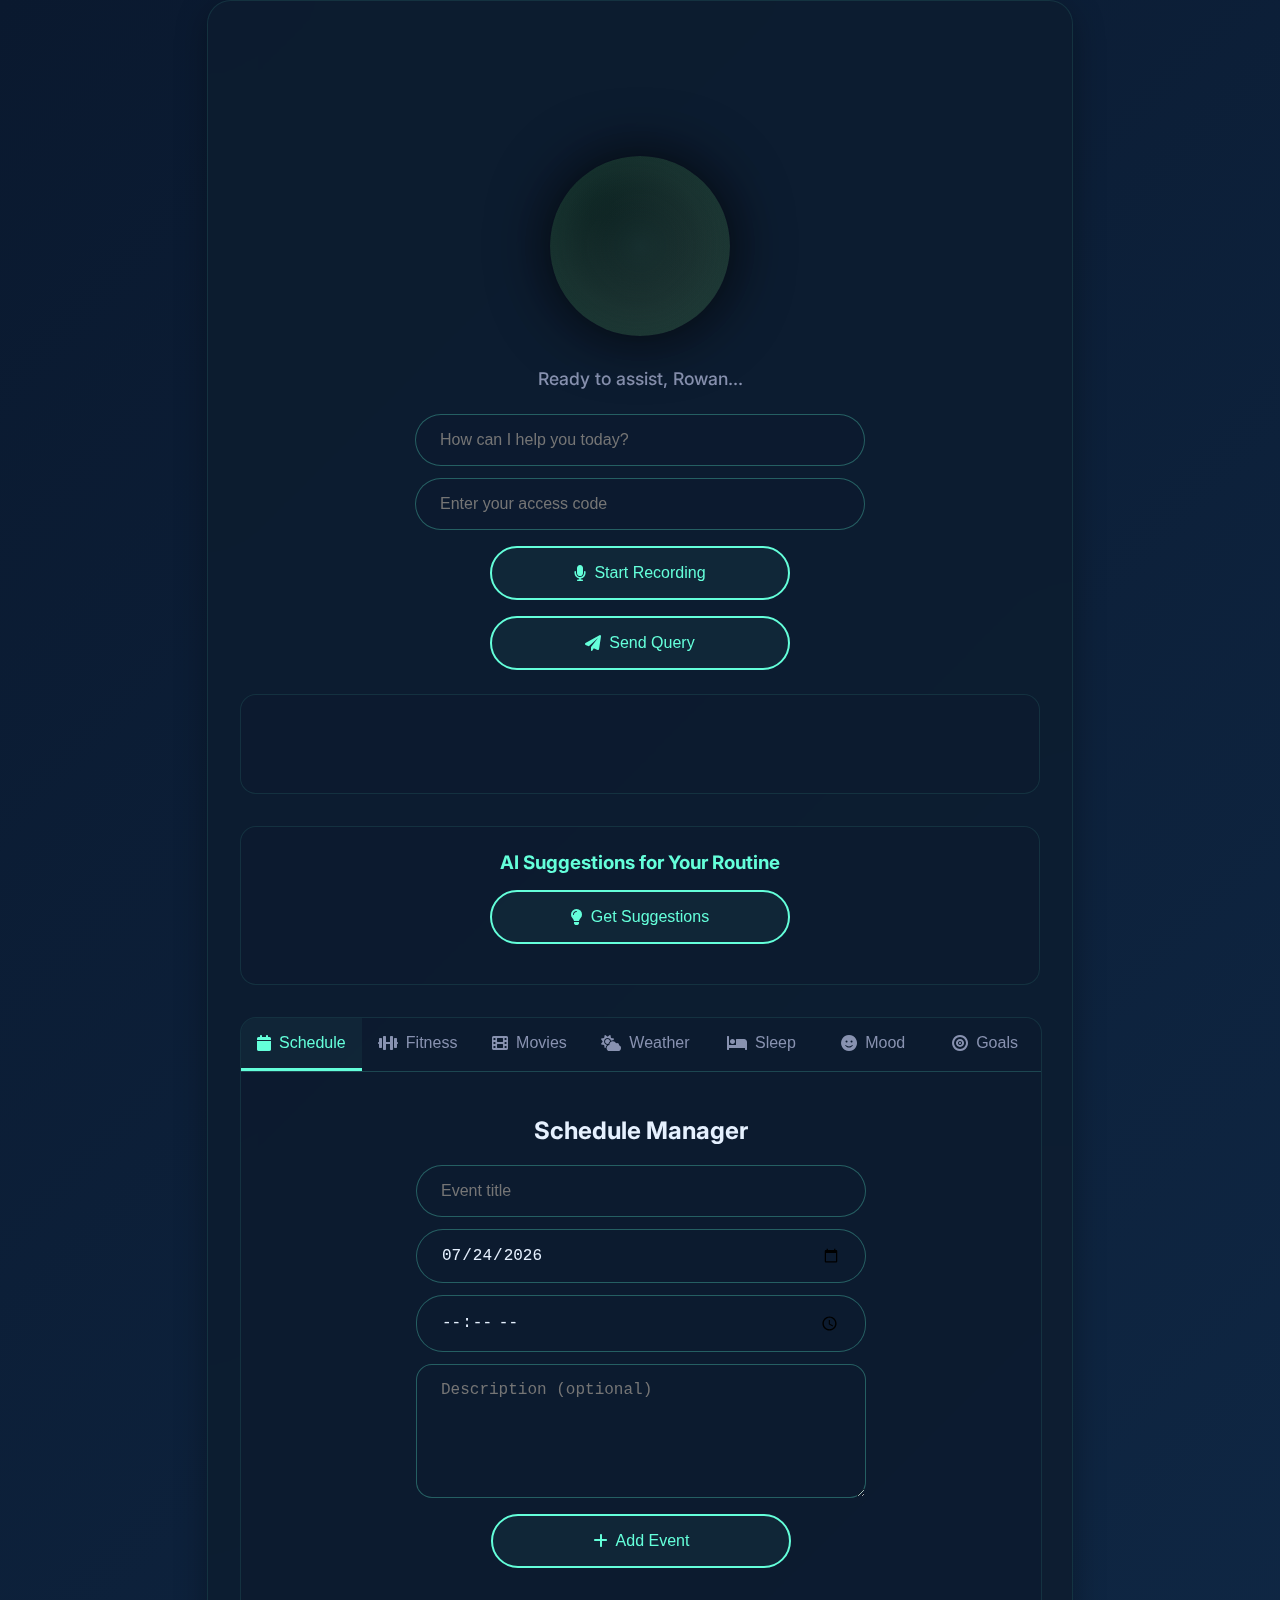
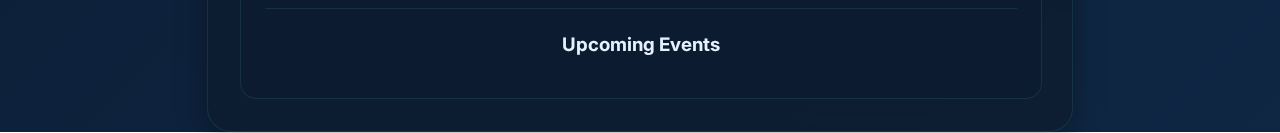
==== commit 08ea44ad: "Add files via upload" ====
--- a/templates/index.html
+++ b/templates/index.html
@@ -52,7 +52,9 @@
                 <button class="tab-btn" onclick="openTab('fitness', event)"><i class="fas fa-dumbbell"></i> Fitness</button>
                 <button class="tab-btn" onclick="openTab('movies', event)"><i class="fas fa-film"></i> Movies</button>
                 <button class="tab-btn" onclick="openTab('weather', event)"><i class="fas fa-cloud-sun"></i> Weather</button>
-                
+                <button class="tab-btn" onclick="openTab('sleep', event)"><i class="fas fa-bed"></i> Sleep</button>
+                <button class="tab-btn" onclick="openTab('mood', event)"><i class="fas fa-smile"></i> Mood</button>
+                <button class="tab-btn" onclick="openTab('goals', event)"><i class="fas fa-bullseye"></i> Goals</button>
             </div>
             
             <div id="schedule" class="feature-content active">
@@ -104,6 +106,94 @@
             </div>
             
             
+
+            <div id="weather" class="feature-content">
+                <h2>Weather Information</h2>
+
+            <div id="sleep" class="feature-content">
+                <h2>Sleep Tracking</h2>
+                <div class="sleep-form">
+                    <input type="date" id="sleep-date" value="">
+                    <input type="time" id="sleep-start" placeholder="Sleep time">
+                    <input type="time" id="sleep-end" placeholder="Wake time">
+                    <select id="sleep-quality">
+                        <option value="">Select sleep quality...</option>
+                        <option value="excellent">Excellent</option>
+                        <option value="good">Good</option>
+                        <option value="fair">Fair</option>
+                        <option value="poor">Poor</option>
+                    </select>
+                    <textarea id="sleep-notes" placeholder="Notes (optional)"></textarea>
+                    <button onclick="addSleepRecord()"><i class="fas fa-plus"></i> Add Sleep Record</button>
+                </div>
+                <div class="sleep-stats">
+                    <h3>Sleep Statistics</h3>
+                    <div id="sleep-chart"></div>
+                    <div id="sleep-recommendations"></div>
+                </div>
+            </div>
+
+            <div id="mood" class="feature-content">
+                <h2>Mood Tracking</h2>
+                <div class="mood-form">
+                    <div class="mood-selector">
+                        <button onclick="selectMood('great')" class="mood-btn"><i class="fas fa-laugh-beam"></i> Great</button>
+                        <button onclick="selectMood('good')" class="mood-btn"><i class="fas fa-smile"></i> Good</button>
+                        <button onclick="selectMood('okay')" class="mood-btn"><i class="fas fa-meh"></i> Okay</button>
+                        <button onclick="selectMood('down')" class="mood-btn"><i class="fas fa-frown"></i> Down</button>
+                    </div>
+                    <input type="date" id="mood-date" value="">
+                    <textarea id="mood-notes" placeholder="How are you feeling? (optional)"></textarea>
+                    <div class="mood-factors">
+                        <h4>Contributing Factors</h4>
+                        <div class="factor-checkboxes">
+                            <label><input type="checkbox" value="exercise"> Exercise</label>
+                            <label><input type="checkbox" value="nutrition"> Nutrition</label>
+                            <label><input type="checkbox" value="sleep"> Sleep</label>
+                            <label><input type="checkbox" value="stress"> Stress</label>
+                            <label><input type="checkbox" value="social"> Social</label>
+                        </div>
+                    </div>
+                    <button onclick="addMoodEntry()"><i class="fas fa-plus"></i> Add Mood Entry</button>
+                </div>
+                <div class="mood-trends">
+                    <h3>Mood Trends</h3>
+                    <div id="mood-chart"></div>
+                    <div id="mood-insights"></div>
+                </div>
+            </div>
+
+            <div id="goals" class="feature-content">
+                <h2>Goal Tracking</h2>
+                <div class="goals-form">
+                    <input type="text" id="goal-title" placeholder="Goal title">
+                    <select id="goal-category">
+                        <option value="">Select category...</option>
+                        <option value="fitness">Fitness</option>
+                        <option value="nutrition">Nutrition</option>
+                        <option value="sleep">Sleep</option>
+                        <option value="personal">Personal</option>
+                        <option value="career">Career</option>
+                    </select>
+                    <input type="date" id="goal-target-date" placeholder="Target date">
+                    <textarea id="goal-description" placeholder="Goal description"></textarea>
+                    <div class="milestone-container">
+                        <h4>Milestones</h4>
+                        <div id="milestones-list"></div>
+                        <button onclick="addMilestone()" class="secondary-btn"><i class="fas fa-plus"></i> Add Milestone</button>
+                    </div>
+                    <button onclick="addGoal()"><i class="fas fa-plus"></i> Add Goal</button>
+                </div>
+                <div class="goals-view">
+                    <h3>Your Goals</h3>
+                    <div class="goals-filter">
+                        <button onclick="filterGoals('all')" class="filter-btn active">All</button>
+                        <button onclick="filterGoals('active')" class="filter-btn">Active</button>
+                        <button onclick="filterGoals('completed')" class="filter-btn">Completed</button>
+                    </div>
+                    <div id="goals-list"></div>
+                </div>
+            </div>
 
             <div id="weather" class="feature-content">
                 <h2>Weather Information</h2>
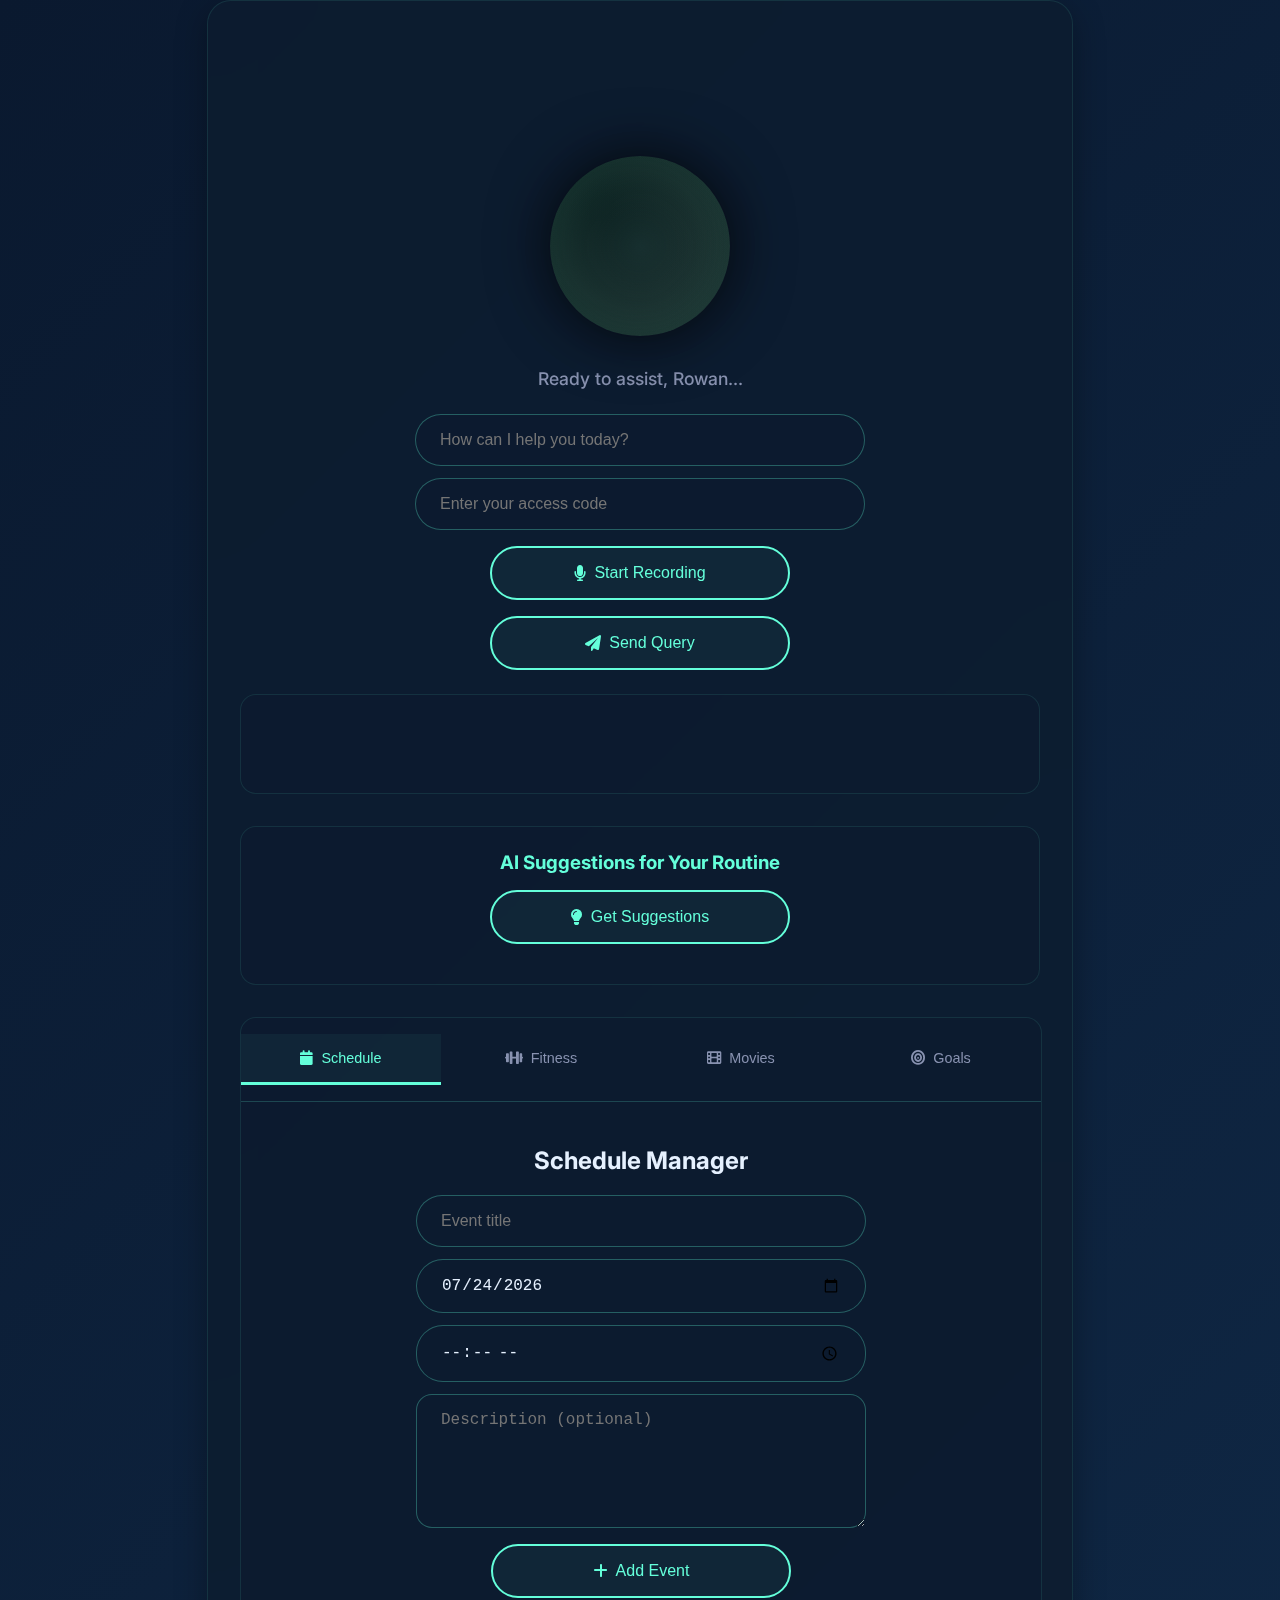
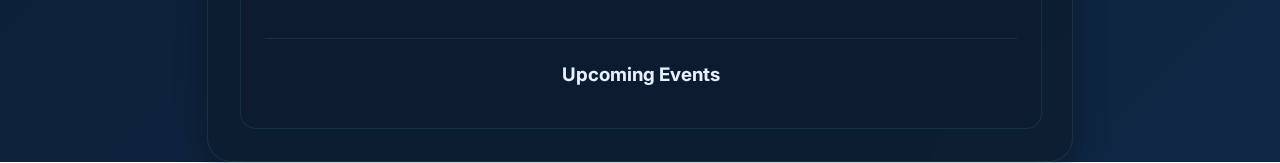
==== commit 1d9e13f6: "Add files via upload" ====
--- a/templates/index.html
+++ b/templates/index.html
@@ -40,6 +40,23 @@
 
         <div id="response" role="region" aria-live="polite" aria-label="AI response"></div>
         
+        <!-- Schedule Suggestion Popup -->
+        <div id="schedule-popup" class="schedule-popup" style="display: none;">
+            <div class="schedule-popup-content">
+                <h3>Add to Schedule?</h3>
+                <div class="schedule-details">
+                    <p><strong>Event:</strong> <span id="schedule-popup-name"></span></p>
+                    <p><strong>Date:</strong> <span id="schedule-popup-date"></span></p>
+                    <p><strong>Time:</strong> <span id="schedule-popup-time"></span></p>
+                    <p><strong>Description:</strong> <span id="schedule-popup-description"></span></p>
+                </div>
+                <div class="schedule-popup-buttons">
+                    <button onclick="addScheduleSuggestion()" class="accept-btn"><i class="fas fa-check"></i> Add to Schedule</button>
+                    <button onclick="dismissScheduleSuggestion()" class="dismiss-btn"><i class="fas fa-times"></i> Dismiss</button>
+                </div>
+            </div>
+        </div>
+        
         <div class="ai-suggestions-container">
             <h3>AI Suggestions for Your Routine</h3>
             <button onclick="getAISuggestions()"><i class="fas fa-lightbulb"></i> Get Suggestions</button>
@@ -51,9 +68,6 @@
                 <button class="tab-btn active" onclick="openTab('schedule', event)"><i class="fas fa-calendar"></i> Schedule</button>
                 <button class="tab-btn" onclick="openTab('fitness', event)"><i class="fas fa-dumbbell"></i> Fitness</button>
                 <button class="tab-btn" onclick="openTab('movies', event)"><i class="fas fa-film"></i> Movies</button>
-                <button class="tab-btn" onclick="openTab('weather', event)"><i class="fas fa-cloud-sun"></i> Weather</button>
-                <button class="tab-btn" onclick="openTab('sleep', event)"><i class="fas fa-bed"></i> Sleep</button>
-                <button class="tab-btn" onclick="openTab('mood', event)"><i class="fas fa-smile"></i> Mood</button>
                 <button class="tab-btn" onclick="openTab('goals', event)"><i class="fas fa-bullseye"></i> Goals</button>
             </div>
             
@@ -78,6 +92,7 @@
                     <input type="text" id="fitness-exercise" placeholder="Exercise name">
                     <input type="number" id="fitness-reps" placeholder="Reps">
                     <input type="number" id="fitness-weight" placeholder="Weight (kg)" step="0.5">
+                    <input type="number" id="fitness-calories" placeholder="Calories burned">
                     <input type="date" id="fitness-date">
                     <button onclick="addWorkout()"><i class="fas fa-plus"></i> Add Workout</button>
                 </div>
@@ -171,7 +186,6 @@
                         <option value="">Select category...</option>
                         <option value="fitness">Fitness</option>
                         <option value="nutrition">Nutrition</option>
-                        <option value="sleep">Sleep</option>
                         <option value="personal">Personal</option>
                         <option value="career">Career</option>
                     </select>
@@ -216,6 +230,101 @@
 
     <script>
         let isRecording = false;
+        let currentScheduleSuggestion = null;
+        
+        function checkForSchedule(response) {
+            const scheduleMatch = response.match(/schedule\/([^\/]+)\/([^\/]+)\/([^\/]+)\/(.+)$/);
+            if (scheduleMatch) {
+                currentScheduleSuggestion = {
+                    name: scheduleMatch[1],
+                    date: scheduleMatch[2],
+                    time: scheduleMatch[3],
+                    description: scheduleMatch[4]
+                };
+                
+                // Update popup content
+                document.getElementById('schedule-popup-name').textContent = currentScheduleSuggestion.name;
+                document.getElementById('schedule-popup-date').textContent = currentScheduleSuggestion.date;
+                document.getElementById('schedule-popup-time').textContent = currentScheduleSuggestion.time || 'Not specified';
+                document.getElementById('schedule-popup-description').textContent = currentScheduleSuggestion.description;
+                
+                // Show popup
+                document.getElementById('schedule-popup').style.display = 'block';
+            }
+        }
+        
+        async function addScheduleSuggestion() {
+            if (!currentScheduleSuggestion) return;
+            
+            try {
+                const response = await fetch('/schedule', {
+                    method: 'POST',
+                    headers: {
+                        'Content-Type': 'application/json',
+                    },
+                    body: JSON.stringify({
+                        title: currentScheduleSuggestion.name,
+                        date: formatDate(currentScheduleSuggestion.date),
+                        time: formatTime(currentScheduleSuggestion.time),
+                        description: currentScheduleSuggestion.description,
+                        password: document.getElementById('password').value
+                    })
+                });
+                
+                if (!response.ok) {
+                    throw new Error('Failed to add schedule item');
+                }
+                
+                document.getElementById('schedule-popup').style.display = 'none';
+                currentScheduleSuggestion = null;
+                
+                // Refresh schedule list
+                getUpcomingSchedule();
+                
+            } catch (error) {
+                console.error('Error adding schedule item:', error);
+                alert('Failed to add schedule item. Please try again.');
+            }
+        }
+        
+        function dismissScheduleSuggestion() {
+            document.getElementById('schedule-popup').style.display = 'none';
+            currentScheduleSuggestion = null;
+        }
+        
+        function formatDate(dateStr) {
+            const today = new Date();
+            const tomorrow = new Date(today);
+            tomorrow.setDate(tomorrow.getDate() + 1);
+            
+            if (dateStr.toLowerCase() === 'today') {
+                return today.toISOString().split('T')[0];
+            } else if (dateStr.toLowerCase() === 'tomorrow') {
+                return tomorrow.toISOString().split('T')[0];
+            }
+            
+            // Handle other date formats here
+            return dateStr;
+        }
+        
+        function formatTime(timeStr) {
+            if (!timeStr) return '12:00';
+            
+            // Convert 12-hour format to 24-hour format
+            const match = timeStr.match(/(\d{1,2})(?::(\d{2}))?\s*(am|pm)/i);
+            if (match) {
+                let hours = parseInt(match[1]);
+                const minutes = match[2] ? match[2] : '00';
+                const period = match[3].toLowerCase();
+                
+                if (period === 'pm' && hours < 12) hours += 12;
+                if (period === 'am' && hours === 12) hours = 0;
+                
+                return `${hours.toString().padStart(2, '0')}:${minutes}`;
+            }
+            
+            return timeStr;
+        }
         
 
         let mediaRecorder;
--- a/static/style.css
+++ b/static/style.css
@@ -197,6 +197,66 @@
     transition: all 0.3s ease;
 }
 
+.schedule-popup {
+    position: fixed;
+    top: 0;
+    left: 0;
+    width: 100%;
+    height: 100%;
+    background: rgba(10, 25, 47, 0.9);
+    display: flex;
+    justify-content: center;
+    align-items: center;
+    z-index: 1000;
+    backdrop-filter: blur(5px);
+}
+
+.schedule-popup-content {
+    background: var(--bg-darker);
+    padding: 2rem;
+    border-radius: 16px;
+    max-width: 500px;
+    width: 90%;
+    border: 1px solid var(--primary);
+    box-shadow: 0 8px 32px rgba(0, 0, 0, 0.3);
+}
+
+.schedule-popup h3 {
+    color: var(--primary);
+    margin-top: 0;
+    margin-bottom: 1.5rem;
+}
+
+.schedule-details {
+    text-align: left;
+    margin-bottom: 1.5rem;
+}
+
+.schedule-details p {
+    margin: 0.5rem 0;
+    color: var(--text);
+}
+
+.schedule-details strong {
+    color: var(--primary);
+}
+
+.schedule-popup-buttons {
+    display: flex;
+    gap: 1rem;
+    justify-content: center;
+}
+
+.accept-btn {
+    background: rgba(100, 255, 218, 0.15);
+}
+
+.dismiss-btn {
+    background: rgba(255, 100, 100, 0.15);
+    border-color: #ff6464;
+    color: #ff6464;
+}
+
 .suggestion-card:hover {
     transform: translateY(-5px);
     box-shadow: 0 5px 15px rgba(100, 255, 218, 0.15);
@@ -265,9 +325,38 @@
     overflow: hidden;
 }
 
+/* Add horizontal scrolling for feature tabs */
 .feature-tabs {
     display: flex;
+    overflow-x: auto;
+    white-space: nowrap;
+    padding: 1rem 0;
+    margin: 0 -1rem;
+    -webkit-overflow-scrolling: touch;
+    scrollbar-width: none;
+    -ms-overflow-style: none;
     border-bottom: 1px solid rgba(100, 255, 218, 0.2);
+}
+
+.feature-tabs::-webkit-scrollbar {
+    display: none;
+}
+
+.tab-btn {
+    flex: 0 0 auto;
+    margin: 0 0.5rem;
+    padding: 0.75rem 1.5rem;
+    white-space: nowrap;
+    border-radius: 20px;
+    font-size: 0.9rem;
+}
+
+.tab-btn:first-child {
+    margin-left: 1rem;
+}
+
+.tab-btn:last-child {
+    margin-right: 1rem;
 }
 
 .tab-btn {
